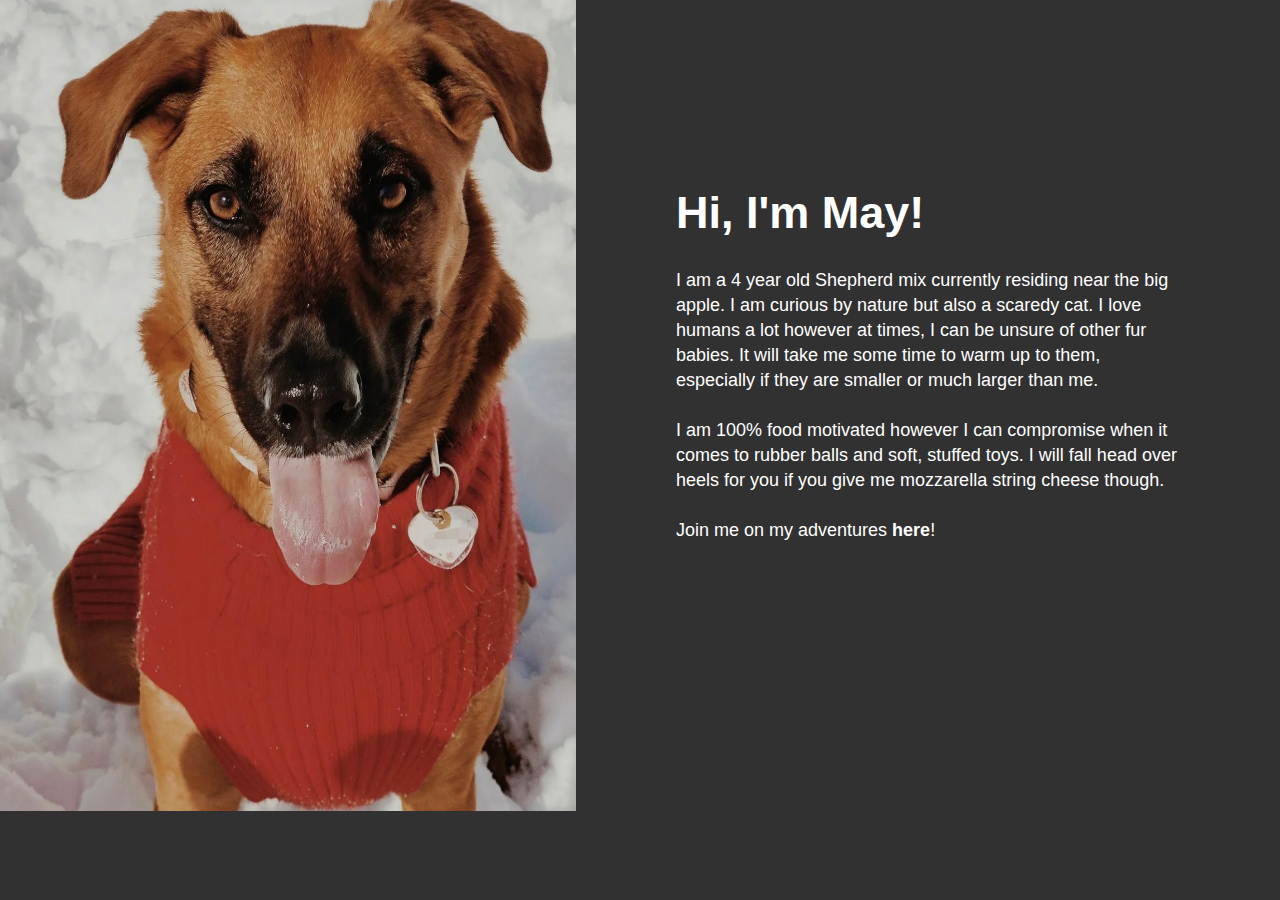
==== index.html @ 075e698d "Initial commit" ====
<!DOCTYPE html>

<html lang="en">

<head>

  <meta charset="UTF-8">

  <meta name="viewport" content="width=device-width, initial-scale=1.0">

  <link rel="stylesheet" href="css/main.css">

  <title>May the Shepherd</title>

</head>

<body>

  <div class="container">

    <img src="images/IMG_4635.jpg" alt="may">

    <div class="description">

    <h1>Hi, I'm May!</h1>

    <br>

    <p>I am a 4 year old Shepherd mix currently residing near the big apple. I am curious by nature but also a scaredy cat. I love humans a lot however at times, I can be unsure of other fur babies. It will take me some time to warm up to them, especially if they are smaller or much larger than me.

    <br><br>

    I am 100% food motivated however I can compromise when it comes to rubber balls and soft, stuffed toys. I will fall head over heels for you if you give me mozzarella string cheese though.

    <br><br>
      
    Join me on my adventures <a href="http:www.instagram.com/maytheshepherd" alt="here" target="_blank">here</a>!</p>

    <br><br>
    
    </div>

    </div>

  </div>

</body>
</html>
---- css/main.css ----
body {
  font-family: -apple-system, BlinkMacSystemFont, 'Segoe UI', Roboto, Oxygen, Ubuntu, Cantarell, 'Open Sans', 'Helvetica Neue', sans-serif;
  color: #FFFFFF;
  background-color: #313131;
  margin: 0px;
  padding: 0px;
  }

@media (min-width: 600px) {

.container {
  display: flex;
  flex-grow: 0;
  }

img {
  width: 45%;
  height: auto;
  }

h1 {
  font-size: 45px;
  margin: 0px;
  padding: 0px;
  white-space: nowrap;
  }

.description {
  font-size: 18px;
  line-height: 25px;
  max-width: 600px;
  padding: 200px 100px;
  margin: auto;
  }

a {
  color: #FFFFFF;
  font-weight: bold;
  }

a:link {
  text-decoration: none;
  }

a:visited {
  text-decoration: none;
  }

a:active {
  text-decoration: none;
  }

.gallery {
  font-size: 12px;
  font-weight: normal;
  }

}

@media (max-width: 599px) {

  .container {
    display: flex;
    flex-direction: column;
  }

  h1 {
    margin: 0px;
    padding: 0px;
  }

  .description {
    margin: 25px;
  }

  .gallery {
    font-size: 12px;
    }
  
  a {
    color: #FFFFFF;
    }
  
  a:link {
    text-decoration: none;
    }
  
  a:visited {
    text-decoration: none;
    }
   
  a:active {
    text-decoration: none;
    }

}
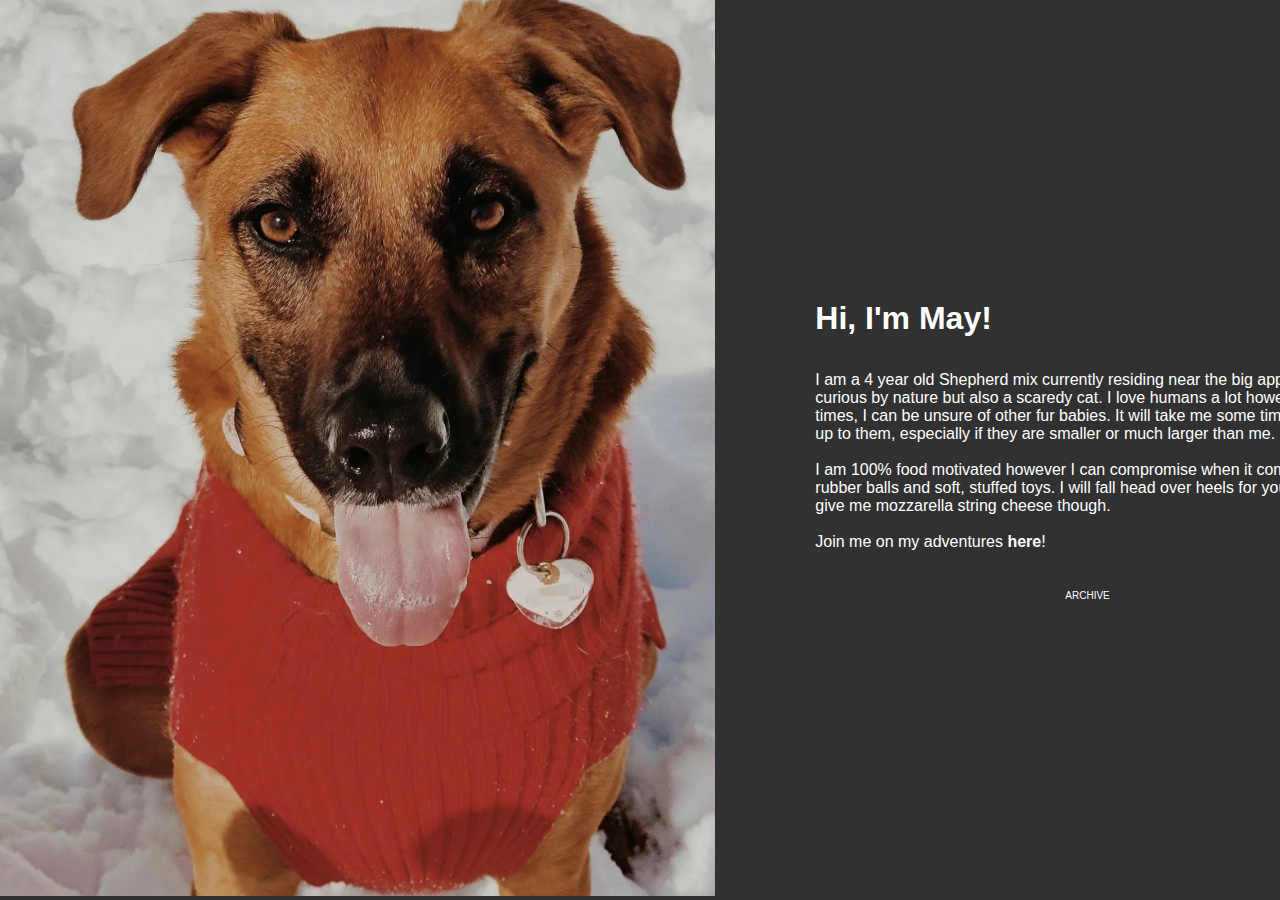
==== commit ede7e8b2: "update and refine" ====
--- a/index.html
+++ b/index.html
@@ -18,28 +18,32 @@
 
   <div class="container">
 
-    <img src="images/IMG_4635.jpg" alt="may">
+    <div class="row">
 
-    <div class="description">
+      <img src="images/IMG_4635.jpg" alt="May the Shepherd">
 
-    <h1>Hi, I'm May!</h1>
-
-    <br>
-
-    <p>I am a 4 year old Shepherd mix currently residing near the big apple. I am curious by nature but also a scaredy cat. I love humans a lot however at times, I can be unsure of other fur babies. It will take me some time to warm up to them, especially if they are smaller or much larger than me.
-
-    <br><br>
-
-    I am 100% food motivated however I can compromise when it comes to rubber balls and soft, stuffed toys. I will fall head over heels for you if you give me mozzarella string cheese though.
-
-    <br><br>
-      
-    Join me on my adventures <a href="http:www.instagram.com/maytheshepherd" alt="here" target="_blank">here</a>!</p>
-
-    <br><br>
-    
     </div>
 
+    <div class="column">
+
+      <h1>Hi, I'm May!</h1>
+
+      <br>
+
+      <p>I am a 4 year old Shepherd mix currently residing near the big apple. I am curious by nature but also a scaredy cat. I love humans a lot however at times, I can be unsure of other fur babies. It will take me some time to warm up to them, especially if they are smaller or much larger than me.
+
+      <br><br>
+
+      I am 100% food motivated however I can compromise when it comes to rubber balls and soft, stuffed toys. I will fall head over heels for you if you give me mozzarella string cheese though.
+
+      <br><br>
+        
+      Join me on my adventures <a href="https://www.instagram.com/maytheshepherd" target="_blank">here</a>!</p>
+
+      <br>
+
+      <a class="gallery" href="archive.html">Archive</a>
+   
     </div>
 
   </div>
--- a/css/main.css
+++ b/css/main.css
@@ -1,67 +1,10 @@
 body {
   font-family: -apple-system, BlinkMacSystemFont, 'Segoe UI', Roboto, Oxygen, Ubuntu, Cantarell, 'Open Sans', 'Helvetica Neue', sans-serif;
+  font-size: 16px;
   color: #FFFFFF;
   background-color: #313131;
   margin: 0px;
   padding: 0px;
-  }
-
-@media (min-width: 600px) {
-
-.container {
-  display: flex;
-  flex-grow: 0;
-  }
-
-img {
-  width: 45%;
-  height: auto;
-  }
-
-h1 {
-  font-size: 45px;
-  margin: 0px;
-  padding: 0px;
-  white-space: nowrap;
-  }
-
-.description {
-  font-size: 18px;
-  line-height: 25px;
-  max-width: 600px;
-  padding: 200px 100px;
-  margin: auto;
-  }
-
-a {
-  color: #FFFFFF;
-  font-weight: bold;
-  }
-
-a:link {
-  text-decoration: none;
-  }
-
-a:visited {
-  text-decoration: none;
-  }
-
-a:active {
-  text-decoration: none;
-  }
-
-.gallery {
-  font-size: 12px;
-  font-weight: normal;
-  }
-
-}
-
-@media (max-width: 599px) {
-
-  .container {
-    display: flex;
-    flex-direction: column;
   }
 
   h1 {
@@ -69,28 +12,55 @@
     padding: 0px;
   }
 
-  .description {
-    margin: 25px;
+a {
+  color: #FFFFFF;
+  font-weight: bold;
+  }
+  
+a:link {
+  text-decoration: none;
+  }
+  
+a:visited {
+  text-decoration: none;
+  }
+  
+a:active {
+  text-decoration: none;
   }
 
-  .gallery {
-    font-size: 12px;
-    }
-  
-  a {
-    color: #FFFFFF;
-    }
-  
-  a:link {
-    text-decoration: none;
-    }
-  
-  a:visited {
-    text-decoration: none;
-    }
-   
-  a:active {
-    text-decoration: none;
-    }
+a.gallery {
+  font-weight: normal;
+}
+
+.gallery {
+  font-size: 10px;
+  text-transform: uppercase;
+  margin: 0 250px;
+  justify-content: center;
+  align-content: center;
+}
+
+@media (min-width: 570px) {
+
+.container {
+    display: flex;
+  }
+
+.row {
+  flex-direction: row;
+  margin: 0px;
+  padding: 0px;
+  }
+
+img {
+  height: 99.6vh;
+  }
+
+.column {
+  flex-direction: column;
+  padding: 300px 100px 0px;
+  width: 550px;
+  }
 
 }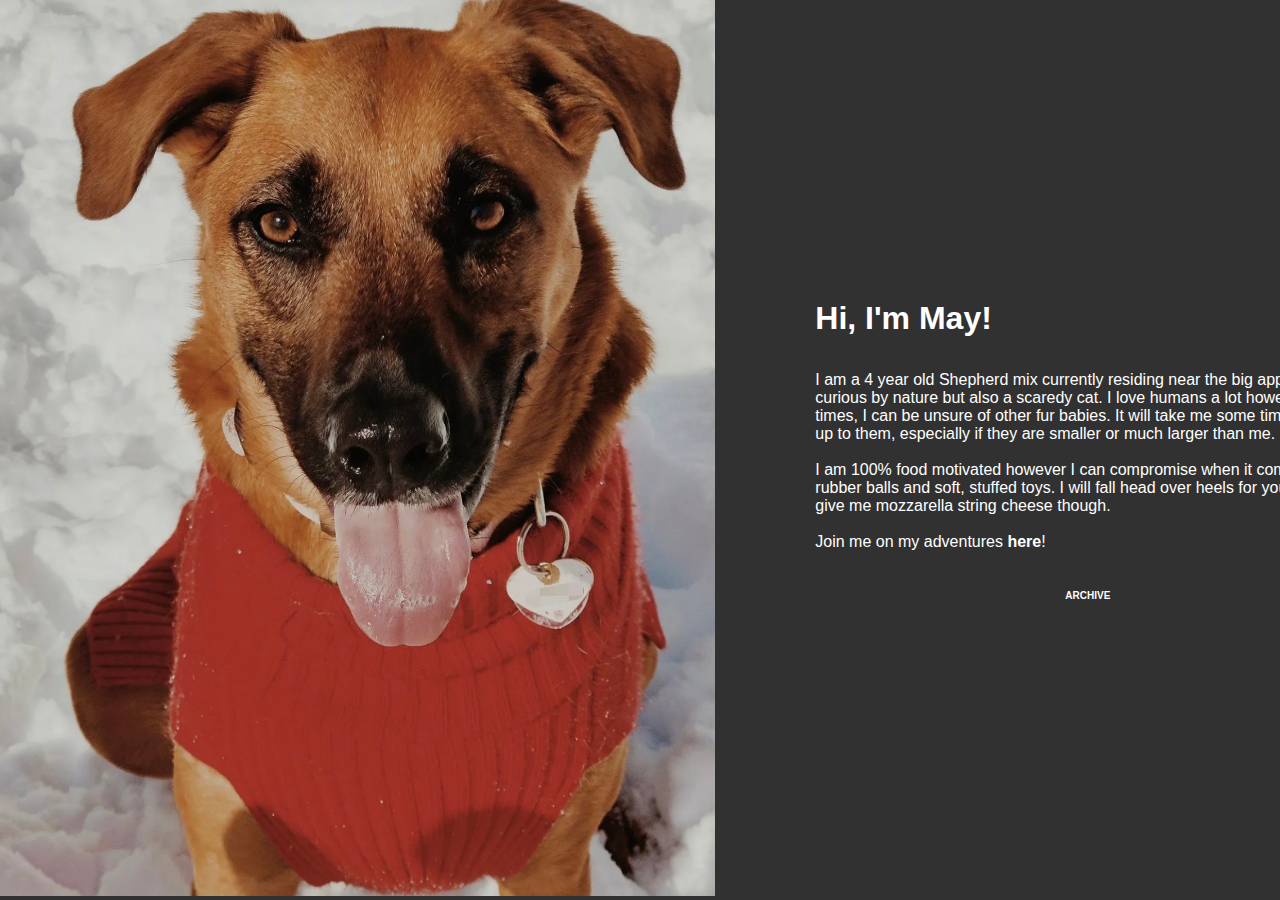
==== commit 79565c73: "update_index 6-12-22" ====
--- a/index.html
+++ b/index.html
@@ -20,11 +20,11 @@
 
     <div class="row">
 
-      <img src="images/IMG_4635.jpg" alt="May the Shepherd">
+      <img src="images/IMG_4635.jpg">
 
     </div>
 
-    <div class="column">
+    <div class="content">
 
       <h1>Hi, I'm May!</h1>
 
@@ -42,7 +42,7 @@
 
       <br>
 
-      <a class="gallery" href="archive.html">Archive</a>
+      <a class="archive" href="archive.html">Archive</a>
    
     </div>
 
--- a/css/main.css
+++ b/css/main.css
@@ -7,7 +7,7 @@
   padding: 0px;
   }
 
-  h1 {
+h1 {
     margin: 0px;
     padding: 0px;
   }
@@ -33,15 +33,7 @@
   font-weight: normal;
 }
 
-.gallery {
-  font-size: 10px;
-  text-transform: uppercase;
-  margin: 0 250px;
-  justify-content: center;
-  align-content: center;
-}
-
-@media (min-width: 570px) {
+@media (min-width: 600px) {
 
 .container {
     display: flex;
@@ -57,10 +49,42 @@
   height: 99.6vh;
   }
 
-.column {
+.content {
   flex-direction: column;
   padding: 300px 100px 0px;
   width: 550px;
   }
 
+.archive {
+  font-size: 10px;
+  text-transform: uppercase;
+  margin: 0 250px;
+  justify-content: center;
+  align-content: center;
+  }
+
+}
+
+@media (max-width: 599px) {
+  
+  .container {
+    display: flex;
+    flex-direction: column;
+  }
+  
+  img {
+    width: 100%;
+  }
+  
+  .content {
+        padding: 30px;
+  }
+
+  .archive {
+    font-size: 10px;
+    text-transform: uppercase;
+    margin: 0 200px;
+    justify-content: center;
+    align-content: center;
+    }
 }